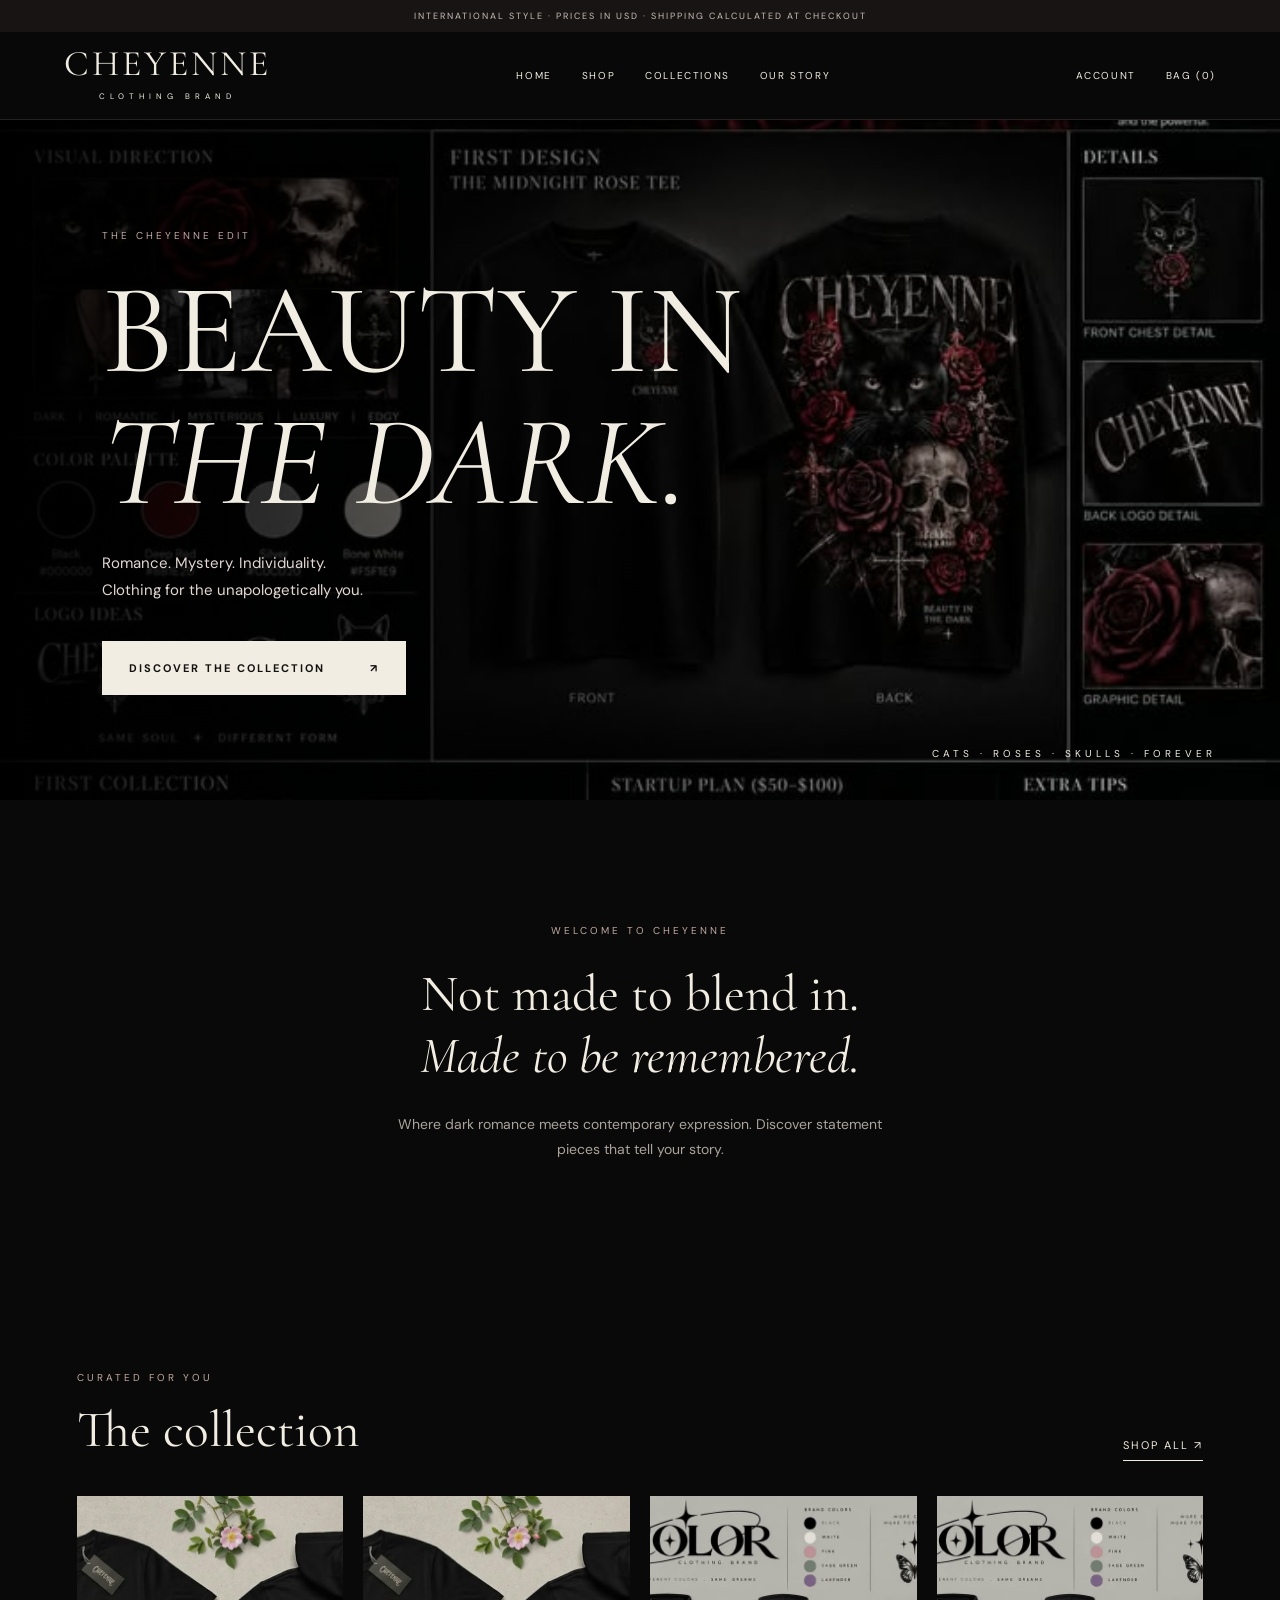
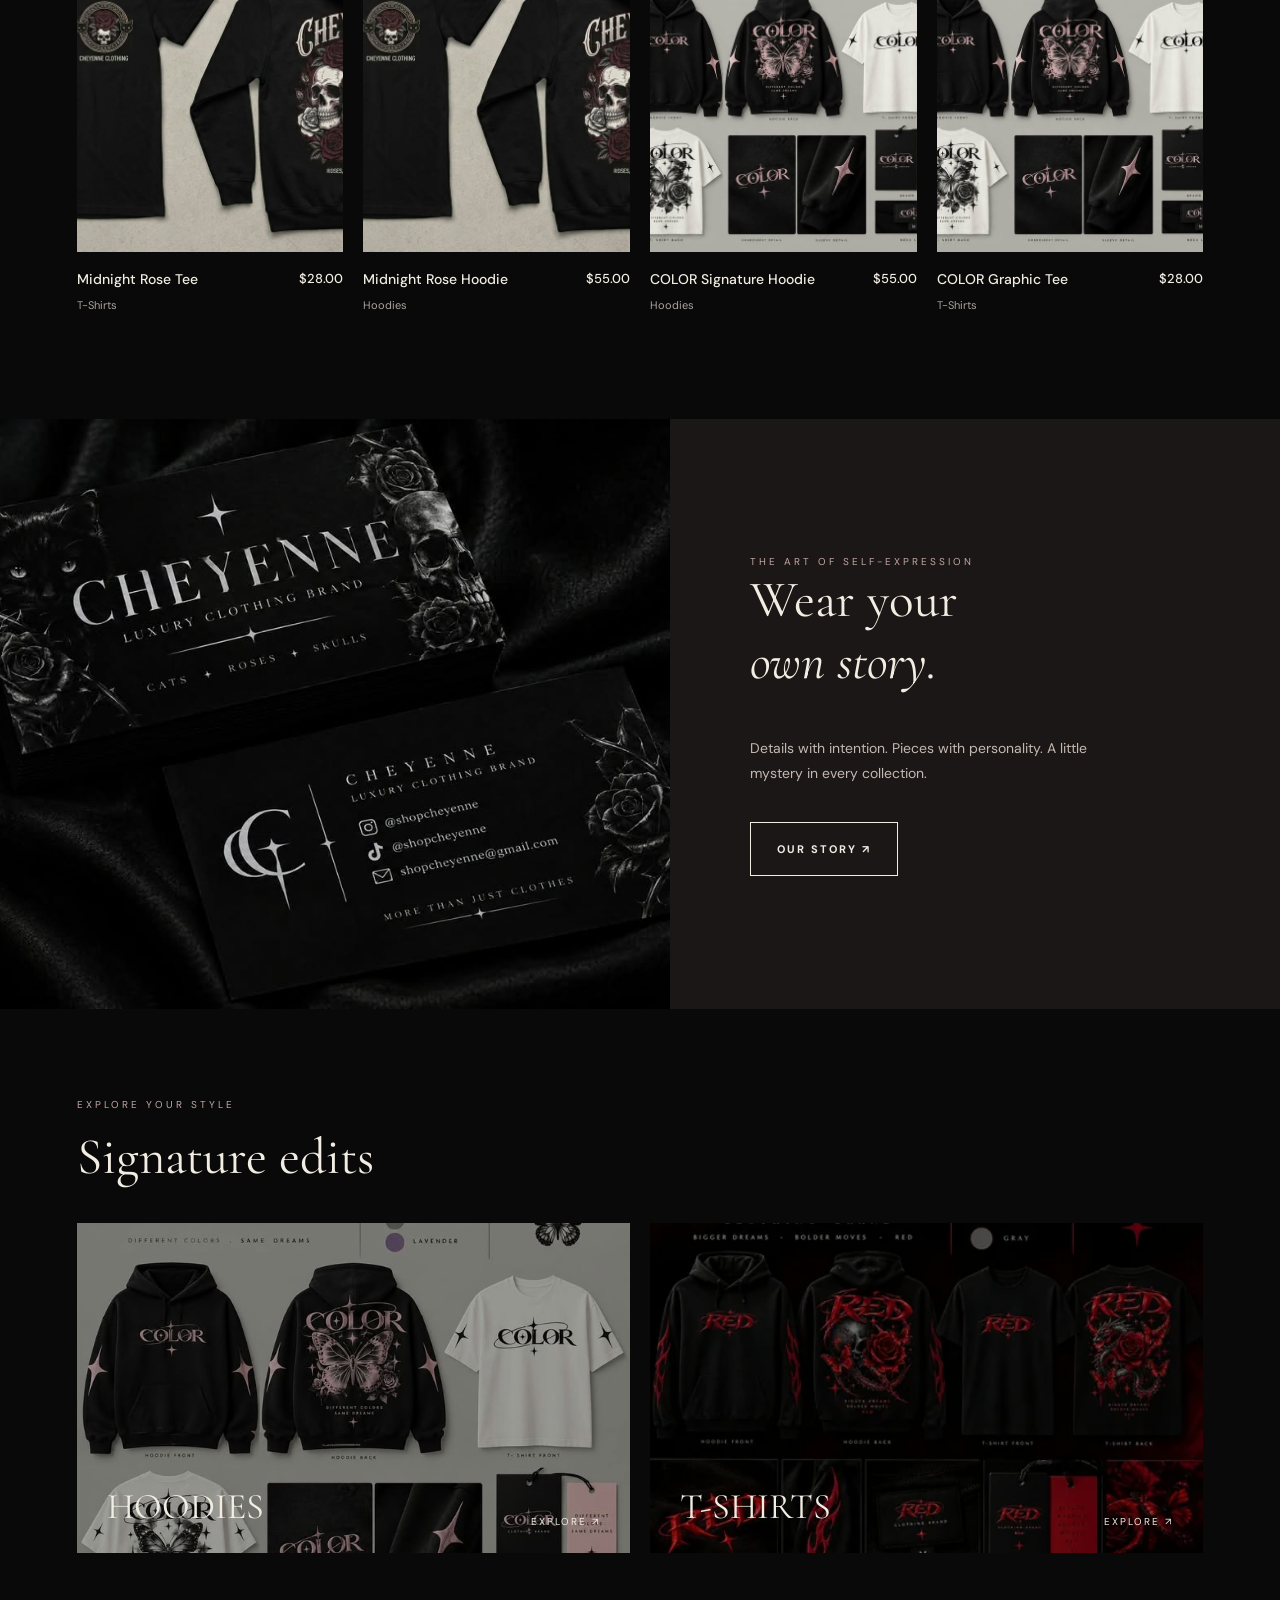
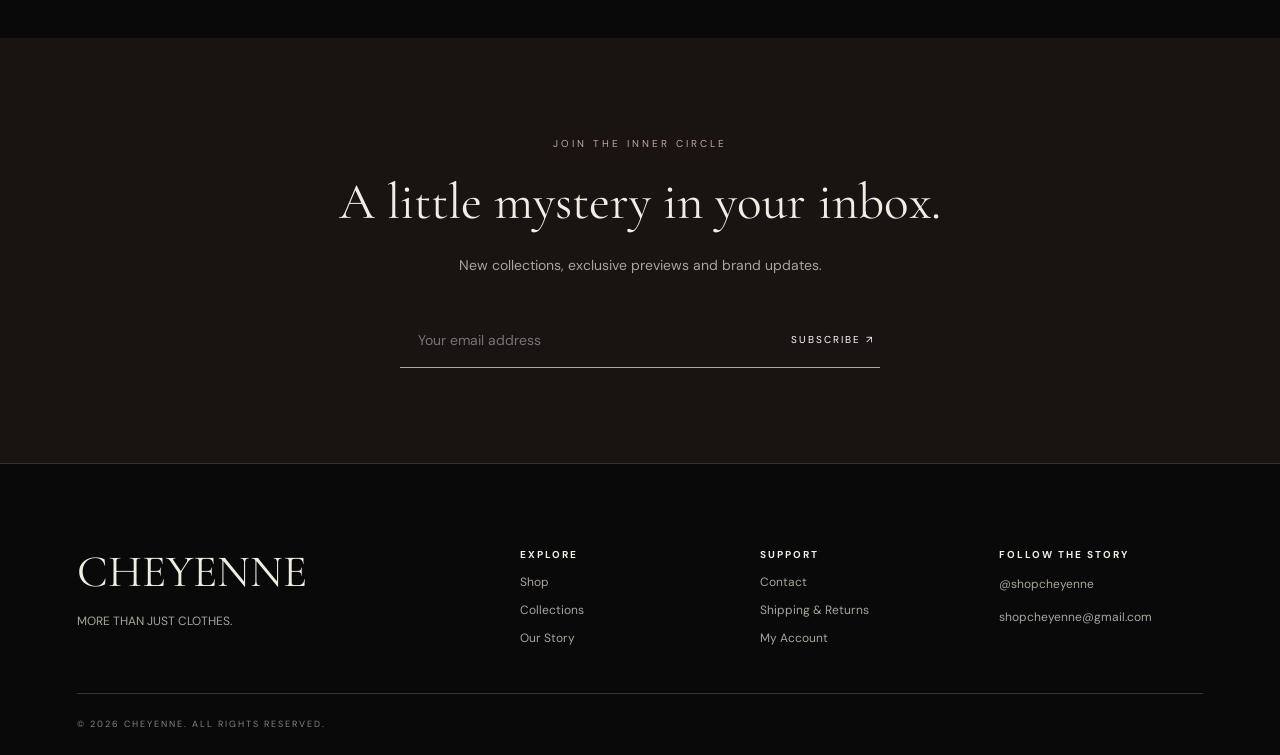
==== index.html @ cbb21dcc "Add files via upload" ====
<!doctype html><html lang="en"><head><meta charset="UTF-8"><meta name="viewport" content="width=device-width,initial-scale=1"><meta name="theme-color" content="#080808"><meta name="description" content="CHEYENNE Clothing Brand — dark romance, modern luxury and statement fashion."><title>CHEYENNE | Clothing Brand</title><link rel="preconnect" href="https://fonts.googleapis.com"><link rel="preconnect" href="https://fonts.gstatic.com" crossorigin><link href="https://fonts.googleapis.com/css2?family=Cormorant+Garamond:wght@400;500;600&family=DM+Sans:wght@400;500;600;700&display=swap" rel="stylesheet"><link rel="stylesheet" href="style.css"></head><body><div id="app"></div><script src="app.js"></script></body></html>
---- style.css ----
:root{--bg:#090909;--fg:#f1ede3;--muted:#aaa49c;--line:#38332f;--wine:#58252e}*{box-sizing:border-box}html{scroll-behavior:smooth}body{margin:0;background:var(--bg);color:var(--fg);font:14px 'DM Sans',sans-serif}a{color:inherit;text-decoration:none}button,input,select,textarea{font:inherit}button,a,select{cursor:pointer}button{transition:.25s}button:hover{opacity:.8}h1,h2,h3,p{margin-top:0}h1,h2{font-family:'Cormorant Garamond',serif;font-weight:400}h1{font-size:clamp(46px,6vw,96px);line-height:1.03}h2{font-size:clamp(35px,4vw,64px)}em{font-weight:400}p{line-height:1.8}img{display:block;max-width:100%}.announcement{text-align:center;background:#181413;color:#c9c0b6;letter-spacing:2px;font-size:9px;padding:10px 8px}header{height:88px;display:flex;align-items:center;justify-content:space-between;padding:0 5%;border-bottom:1px solid #242120;position:relative;z-index:4;background:#080808}.brand{font:36px 'Cormorant Garamond',serif;letter-spacing:3px;line-height:.8}.brand span{display:block;text-align:center;font:8px 'DM Sans',sans-serif;letter-spacing:5px;margin-top:12px}nav,.actions{display:flex;gap:30px;align-items:center}nav a,.actions a,.mobile-menu{font-size:10px;letter-spacing:1.6px}nav a:hover,.actions a:hover{color:#d4b7aa}.mobile-menu,.mobile-nav{display:none}.hero{min-height:680px;height:75vh;max-height:900px;background-size:cover;background-position:center;display:flex;align-items:center;padding:8%;position:relative}.hero h1{font-size:clamp(70px,10vw,155px);margin:22px 0}.hero p{font-size:15px;color:#e3d8d3}.hero-side{position:absolute;right:5%;bottom:40px;font-size:10px;letter-spacing:4px}.eyebrow{font-size:10px;letter-spacing:3px;color:#c2a9a3}.btn{background:var(--fg);color:#15110f;display:inline-flex;align-items:center;justify-content:space-between;gap:45px;border:1px solid var(--fg);padding:19px 26px;letter-spacing:2px;font-size:11px;font-weight:700;margin-top:22px;transition:.3s}.btn:hover{background:#c9b8a9;transform:translateY(-2px)}.btn.outline{background:transparent;color:var(--fg)}.btn.full{width:100%;text-align:center}.intro{text-align:center;padding:120px 20px;max-width:820px;margin:auto}.intro h2{margin:25px 0}.intro p{max-width:510px;margin:auto;color:var(--muted)}.section{padding:85px 6%}.section-head{display:flex;justify-content:space-between;align-items:end;margin-bottom:35px}.section-head h2{margin:14px 0 0}.section-head>a{font-size:11px;letter-spacing:2px;border-bottom:1px solid;padding-bottom:8px}.product-grid{display:grid;grid-template-columns:repeat(4,minmax(0,1fr));gap:20px}.product-photo{background:#1d1b1a;aspect-ratio:3/4;overflow:hidden;position:relative}.product-photo img{width:100%;height:100%;object-fit:cover;transition:transform .7s}.product:hover img{transform:scale(1.055)}.product-photo>span{position:absolute;bottom:0;left:0;right:0;background:#eee9e1;color:#171717;text-align:center;padding:13px;font-size:10px;letter-spacing:2px;transform:translateY(100%);transition:.3s}.product:hover .product-photo>span{transform:none}.product-meta{display:flex;justify-content:space-between;gap:8px;padding:18px 0}.product-meta h3{font-weight:500;font-size:14px;margin:0 0 8px}.product-meta p{font-size:11px;color:var(--muted);margin:0}.product-meta strong{font-size:13px;font-weight:500;white-space:nowrap}.editorial{display:grid;grid-template-columns:1.1fr 1fr;min-height:590px;background:#1b1716}.editorial img{width:100%;height:100%;object-fit:cover}.editorial>div{padding:13%;align-self:center}.editorial p{color:#c4b9b2;max-width:360px}.collection-grid{display:grid;grid-template-columns:repeat(2,1fr);gap:20px}.collection-grid a{position:relative;overflow:hidden;min-height:330px;background:#161616}.collection-grid img{width:100%;height:100%;position:absolute;object-fit:cover;filter:brightness(.66);transition:.6s}.collection-grid a:hover img{transform:scale(1.05);filter:brightness(.85)}.collection-grid a>span{position:absolute;bottom:25px;left:30px;right:30px;display:flex;justify-content:space-between;align-items:end;font:36px 'Cormorant Garamond',serif}.collection-grid small{font:10px 'DM Sans',sans-serif;letter-spacing:2px}.newsletter{text-align:center;background:#191312;padding:95px 20px}.newsletter h2{margin:20px 0}.newsletter p{color:var(--muted)}.newsletter form{display:flex;max-width:480px;margin:35px auto 0;border-bottom:1px solid #aaa}.newsletter input{flex:1;background:none;border:0;padding:18px;color:white;min-width:0}.newsletter button{border:0;background:none;color:white;letter-spacing:2px;font-size:10px}footer{padding:80px 6% 25px;display:grid;grid-template-columns:2fr repeat(3,1fr);gap:35px;border-top:1px solid var(--line)}footer h2{font-size:45px;margin:0}footer p,footer a{display:block;color:var(--muted);font-size:12px;margin:12px 0}footer b{font-size:10px;letter-spacing:2px}footer small{grid-column:1/-1;border-top:1px solid var(--line);padding-top:24px;color:#89817a;letter-spacing:2px;font-size:9px}.page{min-height:65vh}.page>h1{margin:15px 0 18px}.muted,.fine{color:var(--muted)}.fine{font-size:11px}.shop-layout{display:grid;grid-template-columns:190px 1fr;gap:45px;margin-top:55px}.shop-layout aside h3{font-size:11px;letter-spacing:2px}.shop-layout aside a{display:block;padding:12px 0;color:var(--muted);font-size:13px}.shop-layout aside a.selected{color:white}.shop-toolbar{display:flex;justify-content:space-between;align-items:center;margin-bottom:22px;color:var(--muted);font-size:11px;letter-spacing:1px}select,input,textarea{background:#161616;color:var(--fg);border:1px solid #504640;padding:16px;width:100%;border-radius:0;outline:none}select:focus,input:focus,textarea:focus{border-color:#d1c0b4}.shop-toolbar select{width:auto;padding:10px}.detail{display:grid;grid-template-columns:1.2fr 1fr;gap:7%;padding:70px 8%}.detail-image{background:#191919}.detail-image img{width:100%;max-height:780px;object-fit:contain}.detail-info{padding-top:35px}.detail-info h1{font-size:clamp(44px,5vw,74px);margin:20px 0}.detail-info h2{font:24px 'DM Sans',sans-serif}.detail-info>p{color:var(--muted);max-width:460px}.detail-info label{display:block;letter-spacing:2px;font-size:11px;margin-top:40px}.size-row{display:flex;flex-wrap:wrap;gap:10px;margin:15px 0}.size-row button{background:transparent;border:1px solid #655d55;color:white;padding:13px 17px}.size-row button.active{background:#e9e2d9;color:#111}.detail-info details{border-bottom:1px solid var(--line);padding:22px 0}.detail-info summary{font-size:11px;letter-spacing:2px;cursor:pointer}.detail-info details p{color:var(--muted);margin:15px 0 0}.narrow{max-width:900px;margin:auto}.cart-item{display:flex;align-items:center;gap:25px;border-bottom:1px solid var(--line);padding:25px 0}.cart-item img{width:110px;height:130px;object-fit:cover}.cart-item div{flex:1}.cart-item h3{font-size:17px}.cart-item p{color:var(--muted);font-size:12px}.cart-item button{background:transparent;color:white;border:0;padding:8px}.total,.summary-line{display:flex;justify-content:space-between;padding:18px 0;border-bottom:1px solid var(--line)}.checkout{display:grid;grid-template-columns:1.3fr 1fr;gap:70px;margin-top:45px}.checkout h2,.order-summary h2,.admin-grid h2{font-size:32px;margin:20px 0}.checkout form input,.checkout form select,.admin-grid form input,.admin-grid form select,.admin-grid textarea{margin-bottom:12px}.two{display:grid;grid-template-columns:1fr 1fr;gap:12px}.order-summary{background:#181514;padding:30px;align-self:start}.summary-line{gap:20px;font-size:12px}.grand{font-size:17px}.payment-note{padding:22px;background:#281e1c;color:#d8bfb5;line-height:1.7;font-size:12px}.center{text-align:center}.story{display:grid;grid-template-columns:1fr 1fr;align-items:center}.story img{width:100%;height:650px;object-fit:cover}.story>div{padding:12%}.story p{color:var(--muted)}.stats{display:grid;grid-template-columns:repeat(3,1fr);gap:15px;margin:35px 0}.stats>div{padding:25px;background:#191716}.stats small{display:block;letter-spacing:2px;color:var(--muted)}.stats strong{display:block;font-size:30px;margin-top:15px}.admin-grid{display:grid;grid-template-columns:1fr 1fr;gap:50px}.admin-line{display:flex;align-items:center;gap:12px;border-bottom:1px solid var(--line);padding:12px 0}.admin-line img{width:50px;height:55px;object-fit:cover}.admin-line span{flex:1}.admin-line small{display:block;color:var(--muted);margin-top:5px}.admin-line button{background:none;color:white;border:0;font-size:10px}.order{border-bottom:1px solid var(--line);padding:20px 0}.order p{color:var(--muted);font-size:12px}.order select{max-width:220px}@media(max-width:1050px){nav{gap:14px}.product-grid{grid-template-columns:repeat(2,minmax(0,1fr))}.hero{min-height:600px}}@media(max-width:700px){header{height:72px;padding:0 5%}.brand{font-size:29px}.brand span{font-size:7px;letter-spacing:3px}.announcement{font-size:8px;letter-spacing:1px}nav,.actions a:first-child{display:none}.actions{margin-left:auto;margin-right:15px}.mobile-menu{display:block;background:none;border:0;color:white}.mobile-nav{display:none;position:absolute;z-index:10;top:102px;left:0;right:0;background:#100e0e;padding:25px 6%;box-shadow:0 30px 40px #000b}.menu-open .mobile-nav{display:block}.mobile-nav a{display:block;padding:17px 0;border-bottom:1px solid var(--line);letter-spacing:2px}.hero{min-height:580px;height:77vh;background-position:60% center;padding:9% 6%}.hero h1{font-size:clamp(58px,15vw,90px)}.hero-side{font-size:8px;letter-spacing:2px}.intro{padding:85px 25px}.section{padding:55px 5%}.section-head h2{font-size:43px}.product-grid{gap:12px}.product-meta{gap:5px}.product-meta h3{font-size:12px}.product-meta strong{font-size:11px}.product-photo>span{display:none}.editorial,.detail,.checkout,.story,.admin-grid{grid-template-columns:1fr}.editorial img{height:360px}.editorial>div{padding:60px 7%}.collection-grid{gap:12px}.collection-grid a{min-height:260px}.collection-grid a>span{left:15px;right:15px;font-size:25px;bottom:17px;display:block}.collection-grid small{display:block;margin-top:8px}.shop-layout{grid-template-columns:1fr;gap:20px;margin-top:30px}.shop-layout aside{display:flex;overflow:auto;gap:20px;white-space:nowrap}.shop-layout aside h3{display:none}.shop-layout aside a{flex-shrink:0}.detail{padding:25px 5% 70px;gap:20px}.detail-info{padding-top:15px}.checkout{gap:30px}.cart-item{gap:12px}.cart-item img{width:80px;height:100px}.cart-item h3{font-size:13px}.cart-item strong{font-size:12px}.story img{height:380px}.story>div{padding:50px 6%}.stats{grid-template-columns:1fr}footer{grid-template-columns:1fr 1fr;gap:30px}footer>div:first-child{grid-column:1/-1}footer small{line-height:1.7}}
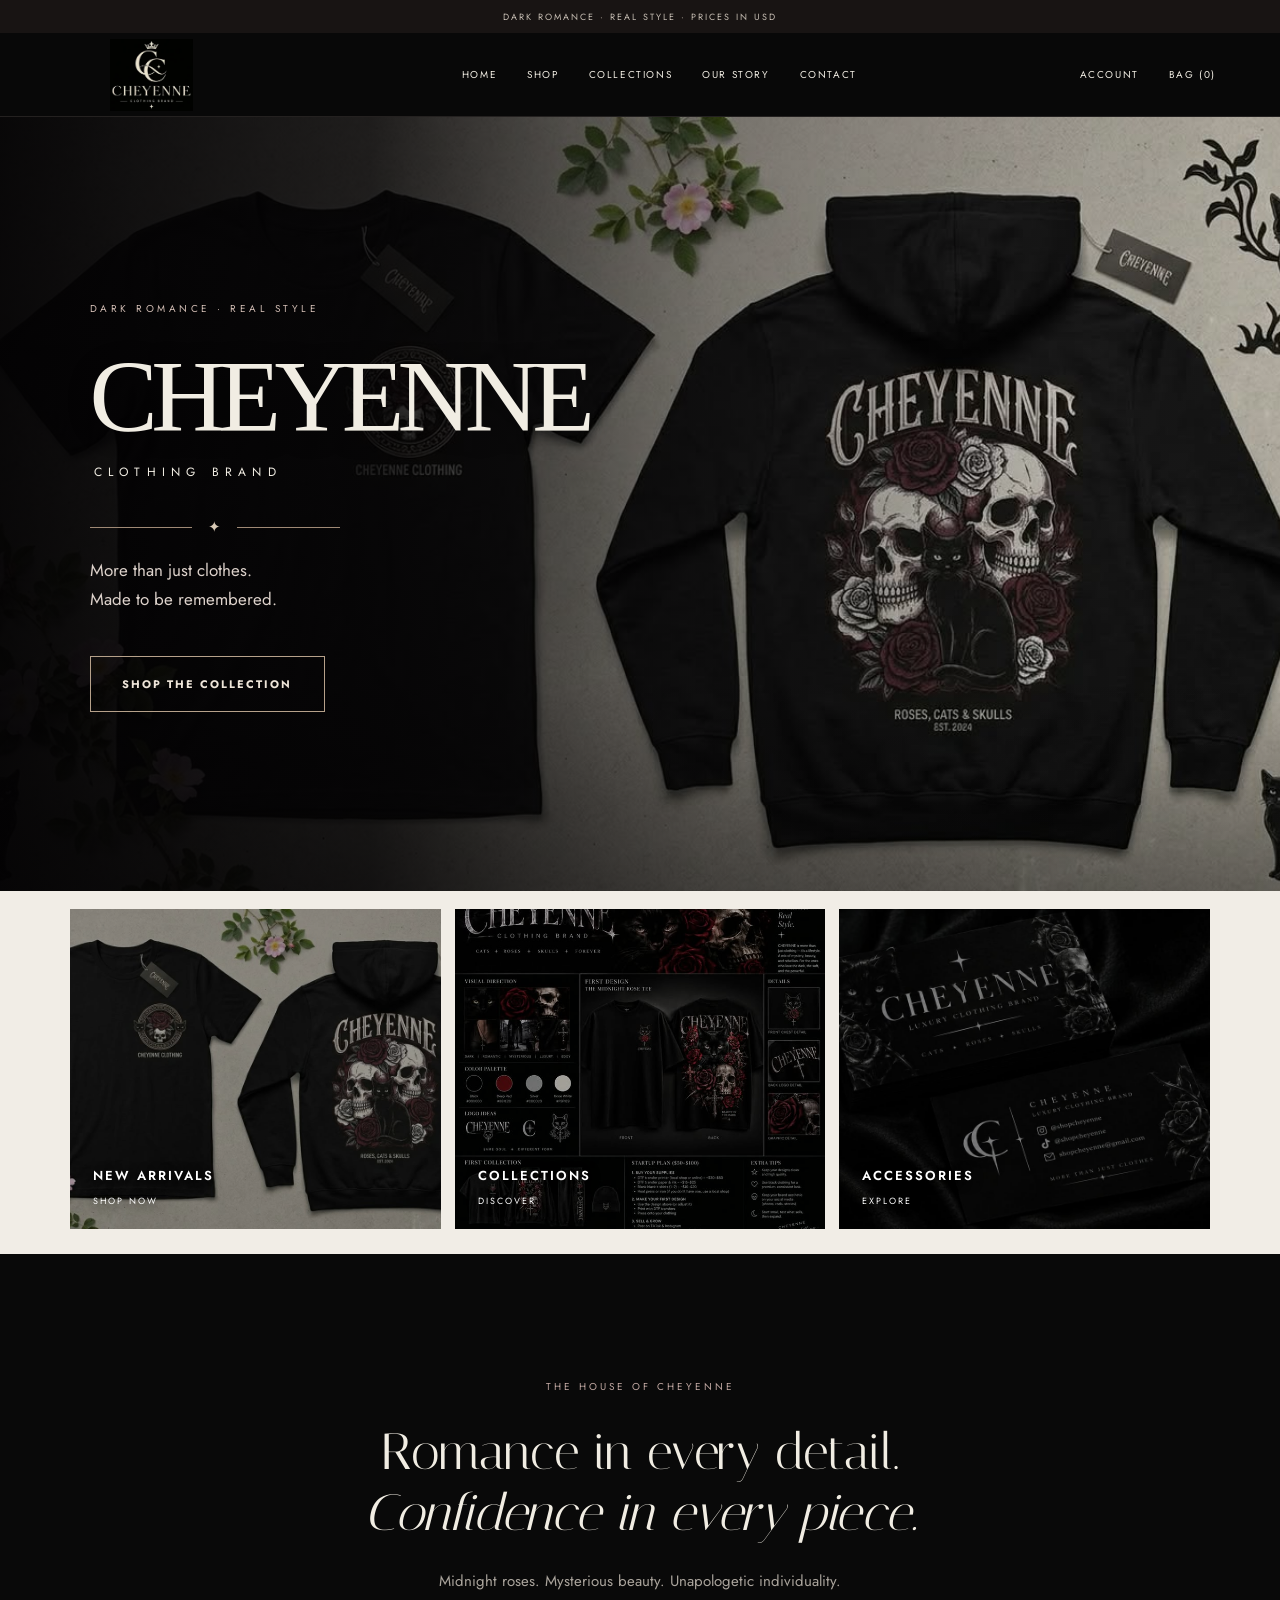
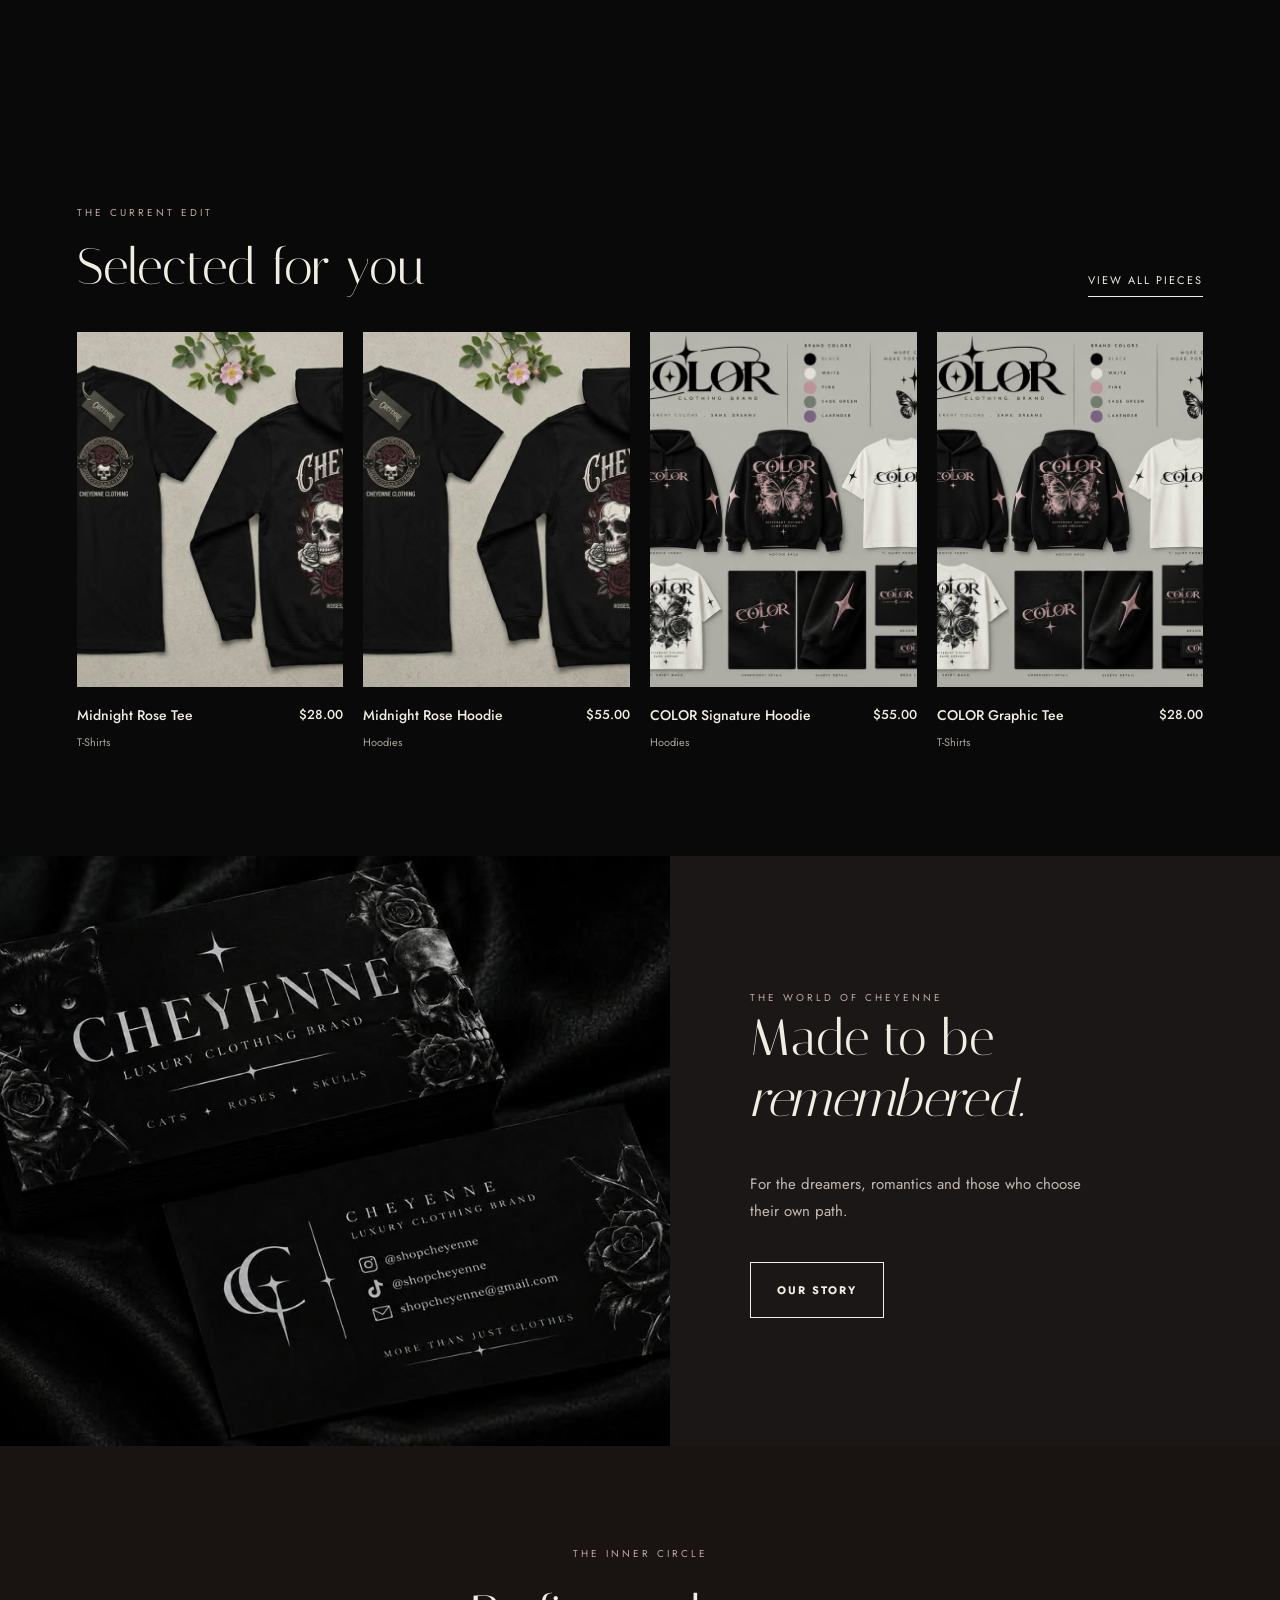
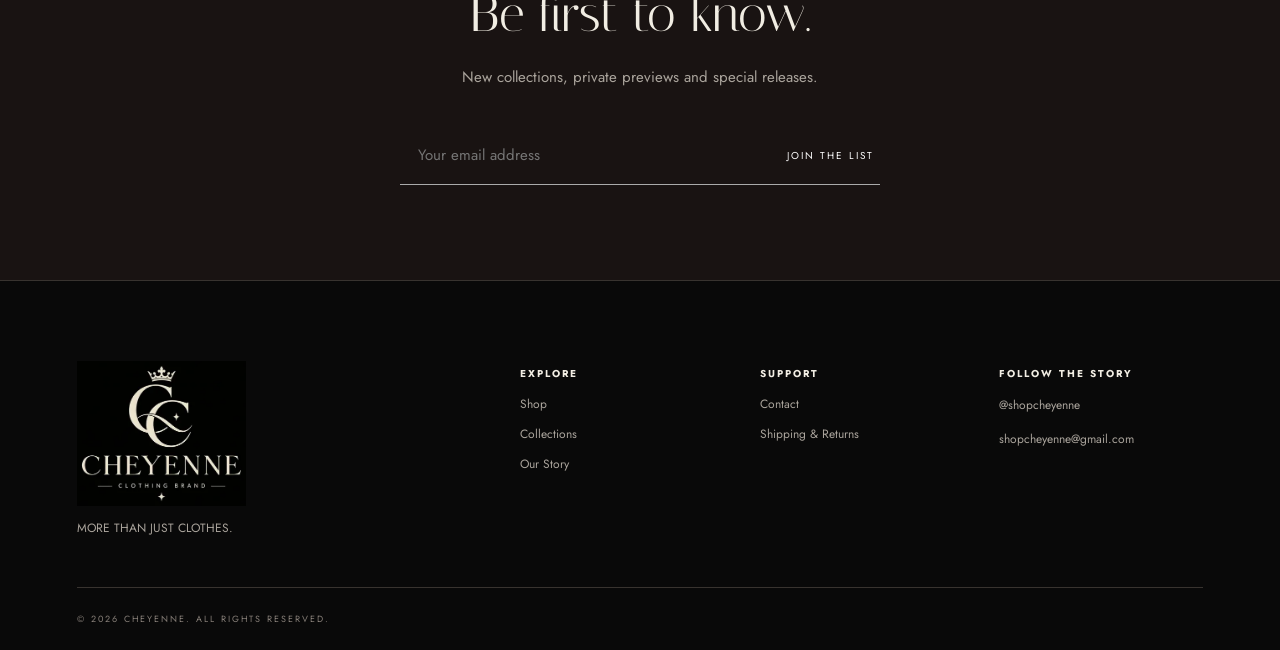
==== commit 09add6e5: "Add files via upload" ====
--- a/index.html
+++ b/index.html
@@ -1 +1 @@
-<!doctype html><html lang="en"><head><meta charset="UTF-8"><meta name="viewport" content="width=device-width,initial-scale=1"><meta name="theme-color" content="#080808"><meta name="description" content="CHEYENNE Clothing Brand — dark romance, modern luxury and statement fashion."><title>CHEYENNE | Clothing Brand</title><link rel="preconnect" href="https://fonts.googleapis.com"><link rel="preconnect" href="https://fonts.gstatic.com" crossorigin><link href="https://fonts.googleapis.com/css2?family=Cormorant+Garamond:wght@400;500;600&family=DM+Sans:wght@400;500;600;700&display=swap" rel="stylesheet"><link rel="stylesheet" href="style.css"></head><body><div id="app"></div><script src="app.js"></script></body></html>
+<!doctype html><html lang="en"><head><meta charset="UTF-8"><meta name="viewport" content="width=device-width,initial-scale=1"><meta name="theme-color" content="#080808"><meta name="description" content="CHEYENNE — dark romance, real style. Explore our signature clothing and accessories."><title>CHEYENNE — Clothing Brand</title><link rel="preconnect" href="https://fonts.googleapis.com"><link rel="preconnect" href="https://fonts.gstatic.com" crossorigin><link href="https://fonts.googleapis.com/css2?family=DM+Sans:wght@400;500;600;700&family=Italiana&family=Jost:wght@400;500;600;700&display=swap" rel="stylesheet"><link rel="stylesheet" href="style.css"><script src="config.js"></script></head><body><div id="app"></div><script src="app.js"></script></body></html>
--- a/style.css
+++ b/style.css
@@ -1 +1,20 @@
 :root{--bg:#090909;--fg:#f1ede3;--muted:#aaa49c;--line:#38332f;--wine:#58252e}*{box-sizing:border-box}html{scroll-behavior:smooth}body{margin:0;background:var(--bg);color:var(--fg);font:14px 'DM Sans',sans-serif}a{color:inherit;text-decoration:none}button,input,select,textarea{font:inherit}button,a,select{cursor:pointer}button{transition:.25s}button:hover{opacity:.8}h1,h2,h3,p{margin-top:0}h1,h2{font-family:'Cormorant Garamond',serif;font-weight:400}h1{font-size:clamp(46px,6vw,96px);line-height:1.03}h2{font-size:clamp(35px,4vw,64px)}em{font-weight:400}p{line-height:1.8}img{display:block;max-width:100%}.announcement{text-align:center;background:#181413;color:#c9c0b6;letter-spacing:2px;font-size:9px;padding:10px 8px}header{height:88px;display:flex;align-items:center;justify-content:space-between;padding:0 5%;border-bottom:1px solid #242120;position:relative;z-index:4;background:#080808}.brand{font:36px 'Cormorant Garamond',serif;letter-spacing:3px;line-height:.8}.brand span{display:block;text-align:center;font:8px 'DM Sans',sans-serif;letter-spacing:5px;margin-top:12px}nav,.actions{display:flex;gap:30px;align-items:center}nav a,.actions a,.mobile-menu{font-size:10px;letter-spacing:1.6px}nav a:hover,.actions a:hover{color:#d4b7aa}.mobile-menu,.mobile-nav{display:none}.hero{min-height:680px;height:75vh;max-height:900px;background-size:cover;background-position:center;display:flex;align-items:center;padding:8%;position:relative}.hero h1{font-size:clamp(70px,10vw,155px);margin:22px 0}.hero p{font-size:15px;color:#e3d8d3}.hero-side{position:absolute;right:5%;bottom:40px;font-size:10px;letter-spacing:4px}.eyebrow{font-size:10px;letter-spacing:3px;color:#c2a9a3}.btn{background:var(--fg);color:#15110f;display:inline-flex;align-items:center;justify-content:space-between;gap:45px;border:1px solid var(--fg);padding:19px 26px;letter-spacing:2px;font-size:11px;font-weight:700;margin-top:22px;transition:.3s}.btn:hover{background:#c9b8a9;transform:translateY(-2px)}.btn.outline{background:transparent;color:var(--fg)}.btn.full{width:100%;text-align:center}.intro{text-align:center;padding:120px 20px;max-width:820px;margin:auto}.intro h2{margin:25px 0}.intro p{max-width:510px;margin:auto;color:var(--muted)}.section{padding:85px 6%}.section-head{display:flex;justify-content:space-between;align-items:end;margin-bottom:35px}.section-head h2{margin:14px 0 0}.section-head>a{font-size:11px;letter-spacing:2px;border-bottom:1px solid;padding-bottom:8px}.product-grid{display:grid;grid-template-columns:repeat(4,minmax(0,1fr));gap:20px}.product-photo{background:#1d1b1a;aspect-ratio:3/4;overflow:hidden;position:relative}.product-photo img{width:100%;height:100%;object-fit:cover;transition:transform .7s}.product:hover img{transform:scale(1.055)}.product-photo>span{position:absolute;bottom:0;left:0;right:0;background:#eee9e1;color:#171717;text-align:center;padding:13px;font-size:10px;letter-spacing:2px;transform:translateY(100%);transition:.3s}.product:hover .product-photo>span{transform:none}.product-meta{display:flex;justify-content:space-between;gap:8px;padding:18px 0}.product-meta h3{font-weight:500;font-size:14px;margin:0 0 8px}.product-meta p{font-size:11px;color:var(--muted);margin:0}.product-meta strong{font-size:13px;font-weight:500;white-space:nowrap}.editorial{display:grid;grid-template-columns:1.1fr 1fr;min-height:590px;background:#1b1716}.editorial img{width:100%;height:100%;object-fit:cover}.editorial>div{padding:13%;align-self:center}.editorial p{color:#c4b9b2;max-width:360px}.collection-grid{display:grid;grid-template-columns:repeat(2,1fr);gap:20px}.collection-grid a{position:relative;overflow:hidden;min-height:330px;background:#161616}.collection-grid img{width:100%;height:100%;position:absolute;object-fit:cover;filter:brightness(.66);transition:.6s}.collection-grid a:hover img{transform:scale(1.05);filter:brightness(.85)}.collection-grid a>span{position:absolute;bottom:25px;left:30px;right:30px;display:flex;justify-content:space-between;align-items:end;font:36px 'Cormorant Garamond',serif}.collection-grid small{font:10px 'DM Sans',sans-serif;letter-spacing:2px}.newsletter{text-align:center;background:#191312;padding:95px 20px}.newsletter h2{margin:20px 0}.newsletter p{color:var(--muted)}.newsletter form{display:flex;max-width:480px;margin:35px auto 0;border-bottom:1px solid #aaa}.newsletter input{flex:1;background:none;border:0;padding:18px;color:white;min-width:0}.newsletter button{border:0;background:none;color:white;letter-spacing:2px;font-size:10px}footer{padding:80px 6% 25px;display:grid;grid-template-columns:2fr repeat(3,1fr);gap:35px;border-top:1px solid var(--line)}footer h2{font-size:45px;margin:0}footer p,footer a{display:block;color:var(--muted);font-size:12px;margin:12px 0}footer b{font-size:10px;letter-spacing:2px}footer small{grid-column:1/-1;border-top:1px solid var(--line);padding-top:24px;color:#89817a;letter-spacing:2px;font-size:9px}.page{min-height:65vh}.page>h1{margin:15px 0 18px}.muted,.fine{color:var(--muted)}.fine{font-size:11px}.shop-layout{display:grid;grid-template-columns:190px 1fr;gap:45px;margin-top:55px}.shop-layout aside h3{font-size:11px;letter-spacing:2px}.shop-layout aside a{display:block;padding:12px 0;color:var(--muted);font-size:13px}.shop-layout aside a.selected{color:white}.shop-toolbar{display:flex;justify-content:space-between;align-items:center;margin-bottom:22px;color:var(--muted);font-size:11px;letter-spacing:1px}select,input,textarea{background:#161616;color:var(--fg);border:1px solid #504640;padding:16px;width:100%;border-radius:0;outline:none}select:focus,input:focus,textarea:focus{border-color:#d1c0b4}.shop-toolbar select{width:auto;padding:10px}.detail{display:grid;grid-template-columns:1.2fr 1fr;gap:7%;padding:70px 8%}.detail-image{background:#191919}.detail-image img{width:100%;max-height:780px;object-fit:contain}.detail-info{padding-top:35px}.detail-info h1{font-size:clamp(44px,5vw,74px);margin:20px 0}.detail-info h2{font:24px 'DM Sans',sans-serif}.detail-info>p{color:var(--muted);max-width:460px}.detail-info label{display:block;letter-spacing:2px;font-size:11px;margin-top:40px}.size-row{display:flex;flex-wrap:wrap;gap:10px;margin:15px 0}.size-row button{background:transparent;border:1px solid #655d55;color:white;padding:13px 17px}.size-row button.active{background:#e9e2d9;color:#111}.detail-info details{border-bottom:1px solid var(--line);padding:22px 0}.detail-info summary{font-size:11px;letter-spacing:2px;cursor:pointer}.detail-info details p{color:var(--muted);margin:15px 0 0}.narrow{max-width:900px;margin:auto}.cart-item{display:flex;align-items:center;gap:25px;border-bottom:1px solid var(--line);padding:25px 0}.cart-item img{width:110px;height:130px;object-fit:cover}.cart-item div{flex:1}.cart-item h3{font-size:17px}.cart-item p{color:var(--muted);font-size:12px}.cart-item button{background:transparent;color:white;border:0;padding:8px}.total,.summary-line{display:flex;justify-content:space-between;padding:18px 0;border-bottom:1px solid var(--line)}.checkout{display:grid;grid-template-columns:1.3fr 1fr;gap:70px;margin-top:45px}.checkout h2,.order-summary h2,.admin-grid h2{font-size:32px;margin:20px 0}.checkout form input,.checkout form select,.admin-grid form input,.admin-grid form select,.admin-grid textarea{margin-bottom:12px}.two{display:grid;grid-template-columns:1fr 1fr;gap:12px}.order-summary{background:#181514;padding:30px;align-self:start}.summary-line{gap:20px;font-size:12px}.grand{font-size:17px}.payment-note{padding:22px;background:#281e1c;color:#d8bfb5;line-height:1.7;font-size:12px}.center{text-align:center}.story{display:grid;grid-template-columns:1fr 1fr;align-items:center}.story img{width:100%;height:650px;object-fit:cover}.story>div{padding:12%}.story p{color:var(--muted)}.stats{display:grid;grid-template-columns:repeat(3,1fr);gap:15px;margin:35px 0}.stats>div{padding:25px;background:#191716}.stats small{display:block;letter-spacing:2px;color:var(--muted)}.stats strong{display:block;font-size:30px;margin-top:15px}.admin-grid{display:grid;grid-template-columns:1fr 1fr;gap:50px}.admin-line{display:flex;align-items:center;gap:12px;border-bottom:1px solid var(--line);padding:12px 0}.admin-line img{width:50px;height:55px;object-fit:cover}.admin-line span{flex:1}.admin-line small{display:block;color:var(--muted);margin-top:5px}.admin-line button{background:none;color:white;border:0;font-size:10px}.order{border-bottom:1px solid var(--line);padding:20px 0}.order p{color:var(--muted);font-size:12px}.order select{max-width:220px}@media(max-width:1050px){nav{gap:14px}.product-grid{grid-template-columns:repeat(2,minmax(0,1fr))}.hero{min-height:600px}}@media(max-width:700px){header{height:72px;padding:0 5%}.brand{font-size:29px}.brand span{font-size:7px;letter-spacing:3px}.announcement{font-size:8px;letter-spacing:1px}nav,.actions a:first-child{display:none}.actions{margin-left:auto;margin-right:15px}.mobile-menu{display:block;background:none;border:0;color:white}.mobile-nav{display:none;position:absolute;z-index:10;top:102px;left:0;right:0;background:#100e0e;padding:25px 6%;box-shadow:0 30px 40px #000b}.menu-open .mobile-nav{display:block}.mobile-nav a{display:block;padding:17px 0;border-bottom:1px solid var(--line);letter-spacing:2px}.hero{min-height:580px;height:77vh;background-position:60% center;padding:9% 6%}.hero h1{font-size:clamp(58px,15vw,90px)}.hero-side{font-size:8px;letter-spacing:2px}.intro{padding:85px 25px}.section{padding:55px 5%}.section-head h2{font-size:43px}.product-grid{gap:12px}.product-meta{gap:5px}.product-meta h3{font-size:12px}.product-meta strong{font-size:11px}.product-photo>span{display:none}.editorial,.detail,.checkout,.story,.admin-grid{grid-template-columns:1fr}.editorial img{height:360px}.editorial>div{padding:60px 7%}.collection-grid{gap:12px}.collection-grid a{min-height:260px}.collection-grid a>span{left:15px;right:15px;font-size:25px;bottom:17px;display:block}.collection-grid small{display:block;margin-top:8px}.shop-layout{grid-template-columns:1fr;gap:20px;margin-top:30px}.shop-layout aside{display:flex;overflow:auto;gap:20px;white-space:nowrap}.shop-layout aside h3{display:none}.shop-layout aside a{flex-shrink:0}.detail{padding:25px 5% 70px;gap:20px}.detail-info{padding-top:15px}.checkout{gap:30px}.cart-item{gap:12px}.cart-item img{width:80px;height:100px}.cart-item h3{font-size:13px}.cart-item strong{font-size:12px}.story img{height:380px}.story>div{padding:50px 6%}.stats{grid-template-columns:1fr}footer{grid-template-columns:1fr 1fr;gap:30px}footer>div:first-child{grid-column:1/-1}footer small{line-height:1.7}}
+
+/* CHEYENNE couture storefront refresh */
+.couture-hero{background:#080706!important;min-height:670px;height:min(78vw,820px);display:grid;grid-template-columns:49% 51%;padding:0 5.5%;overflow:hidden;isolation:isolate}
+.couture-hero:before{content:"";position:absolute;inset:0;background:radial-gradient(ellipse at 63% 50%,#4d1b1b3b,transparent 47%);pointer-events:none;z-index:-1}
+.hero-copy{position:relative;z-index:2;align-self:center;padding:55px 0}.couture-hero .eyebrow{color:#d2bdb4;letter-spacing:3.5px}.couture-hero h1{font-size:clamp(65px,8.6vw,146px);letter-spacing:-.045em;line-height:.92;font-weight:400;margin:35px 0 15px;white-space:nowrap}.hero-subtitle{font-size:12px;letter-spacing:9px;padding-left:6px}.hero-rule{display:flex;align-items:center;gap:16px;width:250px;color:#d8c9b6;margin:34px 0 18px}.hero-rule:before,.hero-rule:after{content:"";height:1px;flex:1;background:#9f8975}.couture-hero p{font-size:17px;line-height:1.9;color:#ddd2cb}.hero-cta{background:transparent;color:#eee5d9;border-color:#b6a18a;margin-top:25px;min-width:255px}.hero-cta:hover{background:#eee5d9;color:#111}.hero-visual{height:100%;min-height:0;position:relative;display:flex;align-items:center;justify-content:center}.hero-visual:before{content:"";position:absolute;inset:9% 3%;background:radial-gradient(ellipse,#391a1b 0%,transparent 70%)}.hero-visual img{position:relative;width:100%;height:88%;object-fit:contain;filter:drop-shadow(0 35px 55px #000b);animation:heroReveal 1.1s both}.hero-visual>span{position:absolute;bottom:7%;right:5%;letter-spacing:3px;font-size:10px;color:#d7c4b9}.hero-index{position:absolute;left:5.5%;bottom:25px;color:#9d8c85;font-size:9px;letter-spacing:3px}@keyframes heroReveal{from{opacity:0;transform:translateY(22px) scale(.98)}to{opacity:1;transform:none}}
+.category-strip{display:grid;grid-template-columns:repeat(3,minmax(0,1fr));gap:14px;padding:18px 5.5% 25px;background:#f1ede6}.category-strip>a{height:clamp(190px,25vw,340px);position:relative;overflow:hidden;background:#161111}.category-strip img{width:100%;height:100%;object-fit:cover;filter:brightness(.68);transition:transform .7s,filter .7s}.category-strip>a:hover img{transform:scale(1.06);filter:brightness(.86)}.category-strip a>span{position:absolute;bottom:22px;left:23px;color:white;letter-spacing:2px;font-size:13px;font-weight:600;text-shadow:0 2px 12px #000}.category-strip small{display:block;font-size:9px;margin-top:9px;letter-spacing:2px;font-weight:400}.product-photo img{object-fit:contain;background:#1c1918}.product-photo{border:0}.product{transition:transform .3s}.product:hover{transform:translateY(-3px)}.section-head a:hover,nav a:hover,.actions a:hover{color:#d6b9a3}.btn,.category-strip a,.collection-grid a,.product{cursor:pointer}
+@media(max-width:800px){.couture-hero{min-height:740px;height:auto;grid-template-columns:1fr;padding:60px 6% 35px;align-content:start}.hero-copy{text-align:center;padding:15px 0 0}.couture-hero h1{font-size:clamp(57px,12vw,100px);margin:22px 0 12px}.hero-subtitle{font-size:9px;letter-spacing:6px}.hero-rule{margin:23px auto 15px}.couture-hero p{font-size:14px}.hero-visual{height:340px}.hero-visual img{height:100%}.hero-visual>span{bottom:0;font-size:8px}.hero-index{display:none}.category-strip{padding:12px 4% 18px;gap:8px}.category-strip>a{height:190px}.category-strip a>span{font-size:10px;left:11px;bottom:12px;letter-spacing:1px}.category-strip small{font-size:8px;letter-spacing:.5px}.hero-cta{margin-top:12px}}
+@media(max-width:480px){.couture-hero{min-height:690px;padding-top:38px}.couture-hero h1{font-size:clamp(49px,12.5vw,72px)}.hero-visual{height:300px}.category-strip{grid-template-columns:repeat(3,minmax(0,1fr))}.category-strip>a{height:145px}.category-strip a>span{font-size:9px}.category-strip small{font-size:7px}}
+/* CHEYENNE identity */
+h1,h2,.brand,.hero-copy h1{font-family:'Italiana',Georgia,serif!important;font-weight:400!important}body{font-family:'Jost',sans-serif!important}.brand-logo{width:165px;height:65px;object-fit:contain;object-position:left center;display:block}.footer-logo{width:220px;height:145px;object-fit:contain;object-position:left center}.hero-copy h1{font-size:clamp(65px,9vw,155px)}.product-photo img,.detail-image img{object-fit:cover}.hero-visual img{object-fit:cover}.mini-gallery{display:grid;grid-template-columns:repeat(4,minmax(0,1fr));gap:9px;margin-top:12px}.mini-gallery button{background:#171717;border:1px solid #333;padding:0;cursor:pointer}.mini-gallery img{width:100%;height:100px;object-fit:cover}.detail-image>img{width:100%;max-height:680px;object-fit:contain;background:#151515}.admin-shell{display:grid;grid-template-columns:230px 1fr;min-height:80vh}.admin-sidebar{background:#121111;padding:28px 18px;border-right:1px solid #302a28}.admin-sidebar button{display:block;width:100%;text-align:left;padding:14px;color:#ddd;background:none;border:0;cursor:pointer}.admin-sidebar button:hover,.admin-sidebar button.active{background:#292320;color:#fff}.admin-main{padding:35px;min-width:0}.admin-main input,.admin-main select,.admin-main textarea{width:100%;padding:13px;margin:7px 0;background:#191919;border:1px solid #49413c;color:#fff;border-radius:0}.admin-main label{font-size:12px;letter-spacing:.1em}.admin-table{width:100%;border-collapse:collapse;font-size:13px}.admin-table td,.admin-table th{padding:12px;border-bottom:1px solid #36302e;text-align:left}.admin-table img{height:56px;width:50px;object-fit:cover}.admin-tabs{display:flex;gap:8px;flex-wrap:wrap;margin:15px 0}.admin-tabs button,.admin-btn{padding:10px 17px;background:#2a2522;color:#f3e9da;border:1px solid #615348;cursor:pointer}.admin-btn.primary{background:#eee6d6;color:#171310}.admin-card{padding:24px;background:#151414;border:1px solid #37302d;margin:15px 0}.admin-gallery{display:grid;grid-template-columns:repeat(auto-fill,minmax(100px,1fr));gap:10px}.admin-gallery img{height:110px;width:100%;object-fit:cover}.admin-gallery button{display:block;width:100%;padding:7px}.admin-grid2{display:grid;grid-template-columns:1fr 1fr;gap:15px}.notice{padding:13px;background:#2b221e;border-left:2px solid #d1b79a;margin:12px 0}.admin-mobile{display:none}@media(max-width:800px){.admin-shell{display:block}.admin-sidebar{display:flex;overflow-x:auto;padding:8px}.admin-sidebar button{white-space:nowrap;width:auto}.admin-main{padding:18px}.admin-grid2{grid-template-columns:1fr}.admin-table{display:block;overflow-x:auto}.brand-logo{width:125px;height:54px}.footer-logo{width:170px;height:110px}.mini-gallery img{height:65px}} 
+
+/* CHEYENNE V3 — full-bleed editorial hero and mobile-first refinements */
+html,body{max-width:100%;overflow-x:clip}body{font-size:15px}header{height:84px;padding-inline:clamp(20px,5vw,90px);position:relative;z-index:30}.brand{display:flex;align-items:center;justify-content:center;width:175px;height:76px;flex-shrink:0}.brand-logo{width:165px;height:72px;object-fit:contain;object-position:center}nav a,.actions a{transition:color .25s ease,opacity .25s ease}nav a:hover,.actions a:hover{color:#e2c9a8}a:focus-visible,button:focus-visible,input:focus-visible{outline:2px solid #e2c9a8;outline-offset:4px}
+.couture-hero{height:min(850px,86svh);min-height:660px;display:flex;align-items:center;position:relative;padding:clamp(35px,7vw,125px);background:#080706 url('assets/cheyenne-053805.png') center 46%/cover no-repeat!important;isolation:isolate}.couture-hero:before{content:'';position:absolute;inset:0;z-index:0;background:linear-gradient(90deg,rgba(3,2,3,.97) 0%,rgba(4,3,4,.86) 29%,rgba(5,4,5,.42) 56%,rgba(0,0,0,.05) 100%),linear-gradient(0deg,rgba(0,0,0,.4),transparent 28%);pointer-events:none}.hero-copy{position:relative;z-index:2;width:min(680px,57%);padding:0;text-align:left;animation:heroCopyIn .95s both}.couture-hero h1{font-family:Georgia,'Times New Roman',serif!important;font-size:clamp(62px,8vw,134px);letter-spacing:-.065em;white-space:normal;line-height:.95;margin:30px 0 18px;text-shadow:0 3px 25px #0007}.hero-subtitle{font-size:12px;letter-spacing:.52em;padding-left:4px}.hero-rule{margin:35px 0 18px}.couture-hero p{font-size:17px;line-height:1.7}.hero-visual{display:none}.hero-cta{min-width:235px;justify-content:center;transition:transform .3s,background .3s,color .3s}.hero-cta:hover{transform:translateY(-4px)}@keyframes heroCopyIn{from{opacity:0;transform:translateY(28px)}to{opacity:1;transform:translateY(0)}}
+.category-strip>a{overflow:hidden}.category-strip img{transition:transform .7s cubic-bezier(.2,.7,.2,1),filter .7s}.category-strip a:hover img{transform:scale(1.07);filter:brightness(.85)}.product-photo img{transition:transform .65s cubic-bezier(.2,.7,.2,1)}.product:hover .product-photo img{transform:scale(1.055)}.btn{transition:transform .25s,background .25s,color .25s}.btn:hover{transform:translateY(-3px)}
+@media(max-width:1000px){header nav{gap:15px}.couture-hero{height:75svh;min-height:620px}.hero-copy{width:min(630px,68%)}}
+@media(max-width:800px){header{height:72px;padding:0 18px}.brand{width:130px;height:67px;justify-content:flex-start}.brand-logo{width:125px;height:63px}.actions{margin-left:auto;margin-right:15px}.actions a:last-child{font-size:11px;white-space:nowrap}.mobile-menu{display:flex;flex-direction:column;justify-content:center;gap:5px;width:42px;height:44px;border:0;background:none;padding:10px;z-index:40}.mobile-menu span{display:block;width:22px;height:1.5px;background:#f2e9de;transition:transform .25s,opacity .25s}.menu-open .mobile-menu span:first-child{transform:translateY(6.5px) rotate(45deg)}.menu-open .mobile-menu span:nth-child(2){opacity:0}.menu-open .mobile-menu span:last-child{transform:translateY(-6.5px) rotate(-45deg)}.mobile-nav{display:flex;position:fixed;inset:72px 0 0;z-index:29;flex-direction:column;justify-content:center;background:rgba(9,7,8,.98);padding:25px 8% 80px;opacity:0;visibility:hidden;transform:translateY(-12px);transition:opacity .3s,transform .3s,visibility .3s;overflow:auto}.menu-open .mobile-nav{display:flex;opacity:1;visibility:visible;transform:none}.mobile-nav a{font-family:Georgia,serif;font-size:clamp(27px,7vw,42px);letter-spacing:.02em;padding:13px 0;border-bottom:1px solid #332a2a}.couture-hero{height:calc(100svh - 100px);min-height:590px;max-height:840px;display:flex;align-items:flex-end;padding:45px 6% 72px;background-position:64% center!important}.couture-hero:before{background:linear-gradient(0deg,rgba(0,0,0,.97) 0%,rgba(0,0,0,.77) 32%,rgba(0,0,0,.13) 75%),linear-gradient(90deg,#0005,transparent 70%)}.hero-copy{width:100%;max-width:550px;text-align:left;padding:0}.couture-hero h1{font-size:clamp(58px,12vw,95px);margin:16px 0 12px}.couture-hero .eyebrow{font-size:10px;letter-spacing:2px}.hero-subtitle{font-size:10px;letter-spacing:.38em}.hero-rule{margin:20px 0 12px;width:175px}.couture-hero p{font-size:15px;margin:10px 0}.hero-cta{margin-top:12px;padding:17px 22px}.category-strip{grid-template-columns:repeat(3,minmax(0,1fr));gap:8px;padding:10px}.category-strip>a{height:170px}.category-strip a>span{left:10px;right:6px;bottom:10px;font-size:10px}.category-strip small{font-size:8px}.footer-logo{width:180px;height:auto}.intro{padding:75px 22px}}
+@media(max-width:480px){.announcement{font-size:8px;letter-spacing:.7px;padding:8px 4px}.couture-hero{min-height:570px;height:calc(100svh - 96px);max-height:760px;background-position:61% center!important;padding:38px 6% 62px}.couture-hero h1{font-size:clamp(49px,12vw,68px)}.hero-subtitle{font-size:9px;letter-spacing:.34em}.couture-hero p{font-size:14px}.category-strip{gap:6px;padding:8px}.category-strip>a{height:135px}.category-strip a>span{font-size:9px}.category-strip small{font-size:7px}.section-head{align-items:center;gap:12px}.section-head h2{font-size:clamp(31px,9vw,42px)}.section-head>a{font-size:9px;white-space:nowrap}.product-meta{flex-wrap:wrap}.product-meta h3{line-height:1.4}.checkout,.detail{min-width:0}.two{grid-template-columns:1fr}}
+@media(prefers-reduced-motion:reduce){*,*:before,*:after{animation-duration:.01ms!important;transition-duration:.01ms!important;scroll-behavior:auto!important}}
